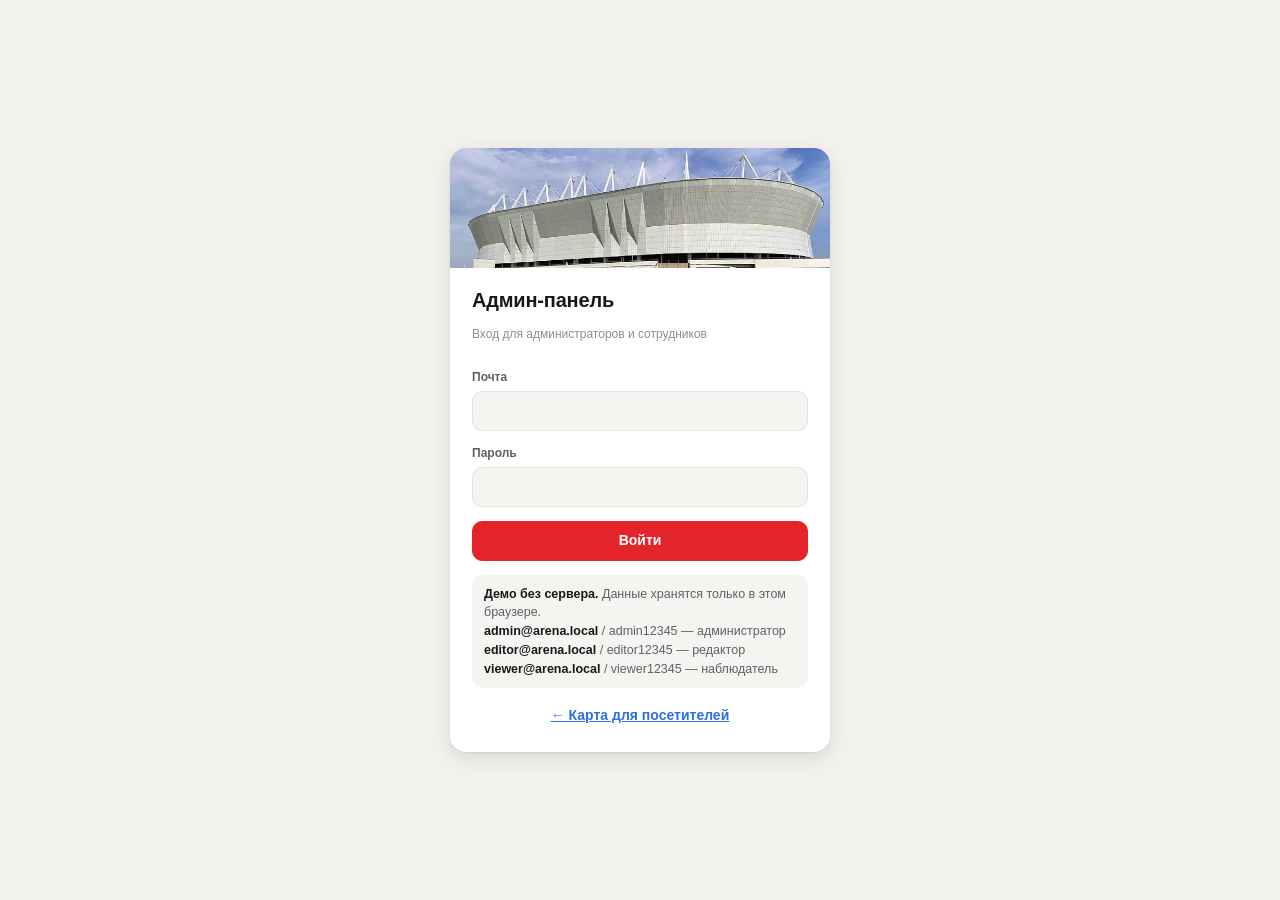
==== frontend/admin.html @ 0c0f8e4a "Админ-панель, конструктор объектов, защита базы, маршруты - отдельная админ-панель admin.html: объек" ====
<!doctype html>
<html lang="ru">
<head>
  <meta charset="utf-8">
  <meta name="viewport" content="width=device-width, initial-scale=1, viewport-fit=cover">
  <meta name="theme-color" content="#ffffff">
  <meta name="robots" content="noindex, nofollow">
  <title>Админ-панель · Карта пространства</title>
  <link rel="icon" href="assets/favicon.svg" type="image/svg+xml">
  <link rel="stylesheet" href="src/styles.css">
  <script type="importmap">
    { "imports": { "three": "./vendor/three/three.module.js", "three/addons/": "./vendor/three/addons/" } }
  </script>
</head>
<body>
  <div id="app" class="boot"><div class="boot-mark">РА</div></div>
  <script type="module" src="src/admin-main.js"></script>
</body>
</html>
---- frontend/src/styles.css ----
/* Карта «Ростов Арены». Мобильная вёрстка в первую очередь: системный шрифт, 14 px текста,
   крупные зоны нажатия при компактной типографике. Раскладка: карта во весь экран + шторка снизу;
   от 900 px шторка становится боковой панелью. */
:root {
  --bg: #f2f1ee; --surface: #ffffff; --surface-2: #f5f4f1; --ink: #17181a; --ink-2: #5d6066; --ink-3: #8a8d93;
  --line: #e4e2dd; --line-strong: #9a958c; --accent: #e3242b; --accent-ink: #ffffff; --pano: #2f6fe0; --ok: #1f9d55; --warn: #c97f00;
  --plaza: #e6e2da; --room: #fbfaf7; --wall-line: #3d3b38; --grid: #e2ded7; --podium: #ebe9e4; --bowl: #d3d0c9;
  --shadow: 0 1px 2px rgba(20, 20, 20, .08), 0 6px 20px rgba(20, 20, 20, .10);
  --font: -apple-system, BlinkMacSystemFont, "SF Pro Text", "Segoe UI", Roboto, "Helvetica Neue", Arial, sans-serif;
  --mono: ui-monospace, "SF Mono", Menlo, Consolas, monospace;
  --r: 12px; --safe-t: env(safe-area-inset-top, 0px); --safe-b: env(safe-area-inset-bottom, 0px);
  --safe-l: env(safe-area-inset-left, 0px); --safe-r: env(safe-area-inset-right, 0px);
  color-scheme: light;
}
@media (prefers-color-scheme: dark) {
  :root:not([data-theme="light"]) {
    --bg: #111214; --surface: #1b1c1f; --surface-2: #232428; --ink: #ecebe8; --ink-2: #a9a8a4; --ink-3: #7f7f7c;
    --line: #2d2e32; --line-strong: #6d6a65; --accent: #ff3b42; --pano: #5b92ff;
    --plaza: #26282c; --room: #2c2e33; --wall-line: #d2cfca; --grid: #222428; --podium: #303237; --bowl: #3a3c41;
    --shadow: 0 1px 2px rgba(0, 0, 0, .4), 0 6px 20px rgba(0, 0, 0, .4); color-scheme: dark;
  }
}
:root[data-theme="dark"] {
  --bg: #111214; --surface: #1b1c1f; --surface-2: #232428; --ink: #ecebe8; --ink-2: #a9a8a4; --ink-3: #7f7f7c;
  --line: #2d2e32; --line-strong: #6d6a65; --accent: #ff3b42; --pano: #5b92ff;
  --plaza: #26282c; --room: #2c2e33; --wall-line: #d2cfca; --grid: #222428; --podium: #303237; --bowl: #3a3c41;
  --shadow: 0 1px 2px rgba(0, 0, 0, .4), 0 6px 20px rgba(0, 0, 0, .4); color-scheme: dark;
}
* { box-sizing: border-box; -webkit-tap-highlight-color: transparent; }
html, body { height: 100%; margin: 0; }
body { background: var(--bg); color: var(--ink); font: 14px/1.4 var(--font); overflow: hidden; -webkit-font-smoothing: antialiased; }
button, input, select, textarea { font: inherit; color: inherit; }
button { cursor: pointer; }
:focus-visible { outline: 2px solid var(--pano); outline-offset: 2px; }
[hidden] { display: none !important; }
.ic { width: 20px; height: 20px; fill: none; stroke: currentColor; stroke-width: 1.8; stroke-linecap: round; stroke-linejoin: round; flex: none; }
#app { height: 100%; }
.boot { display: grid; place-items: center; }
.boot-mark { width: 56px; height: 56px; border-radius: 16px; background: var(--accent); color: #fff; display: grid; place-items: center; font-weight: 700; letter-spacing: -.02em; animation: pulse 1.2s ease-in-out infinite; }
@keyframes pulse { 50% { opacity: .55; } }
.fatal { display: grid; place-content: center; gap: 12px; padding: 24px; text-align: center; }

/* ---------- общие элементы ---------- */
.btn { min-height: 40px; padding: 0 14px; border-radius: 10px; border: 1px solid var(--line); background: var(--surface); display: inline-flex; align-items: center; justify-content: center; gap: 7px; font-weight: 600; font-size: 14px; white-space: nowrap; }
.btn:hover { border-color: var(--line-strong); }
.btn:disabled { opacity: .45; cursor: not-allowed; }
.btn.primary { background: var(--accent); border-color: var(--accent); color: var(--accent-ink); }
.btn.dark { background: var(--ink); border-color: var(--ink); color: var(--surface); }
.btn.blue { background: var(--pano); border-color: var(--pano); color: #fff; }
.btn.ghost { border-color: transparent; background: transparent; }
.btn.sm { min-height: 32px; padding: 0 10px; font-size: 13px; border-radius: 8px; }
.btn.full { width: 100%; }
.row { display: flex; gap: 8px; flex-wrap: wrap; align-items: center; }
.row.nowrap { flex-wrap: nowrap; }
.iconbtn { width: 40px; height: 40px; border-radius: 50%; border: 0; background: var(--surface); box-shadow: var(--shadow); display: grid; place-items: center; color: var(--ink); text-decoration: none; }
.iconbtn.flat { box-shadow: none; background: transparent; border-radius: 10px; }
.iconbtn.flat:hover { background: var(--surface-2); }
.iconbtn:disabled { opacity: .35; }
.txt-btn { border: 0; background: none; color: var(--pano); font-weight: 600; padding: 4px 0; }
.toast { position: fixed; left: 50%; bottom: calc(24px + var(--safe-b)); transform: translateX(-50%); background: var(--ink); color: var(--surface); padding: 10px 14px; border-radius: 10px; font-size: 13.5px; font-weight: 500; z-index: 100; max-width: min(92vw, 420px); text-align: center; box-shadow: var(--shadow); transition: opacity .2s; }
.toast.out { opacity: 0; }
.lbl { font-size: 12px; font-weight: 600; color: var(--ink-2); }
.cap { font-size: 12px; color: var(--ink-3); }
.inp { width: 100%; min-height: 40px; border: 1px solid var(--line); background: var(--surface-2); border-radius: 10px; padding: 8px 11px; outline: none; font-size: 14px; }
.inp:focus { border-color: var(--pano); background: var(--surface); }
textarea.inp { min-height: 76px; resize: vertical; line-height: 1.4; }
.field { display: flex; flex-direction: column; gap: 5px; }
.grid2 { display: grid; grid-template-columns: 1fr 1fr; gap: 10px; }
.grid3 { display: grid; grid-template-columns: repeat(3, 1fr); gap: 8px; }
.mono { font-family: var(--mono); font-variant-numeric: tabular-nums; }
h1, h2, h3 { margin: 0; letter-spacing: -.01em; }
.dot { width: 10px; height: 10px; border-radius: 50%; flex: none; }
.glyph { width: 28px; height: 28px; border-radius: 50%; display: grid; place-items: center; color: #fff; font-size: 12px; font-weight: 700; flex: none; }
.glyph.sm { width: 22px; height: 22px; font-size: 10px; }

/* ---------- шторка ---------- */
.sheet { position: absolute; left: 0; right: 0; bottom: 0; z-index: 20; background: var(--surface); border-radius: 16px 16px 0 0; box-shadow: 0 -2px 18px rgba(0, 0, 0, .12); display: flex; flex-direction: column; height: 46%; transition: height .28s cubic-bezier(.2, .8, .2, 1); padding-bottom: var(--safe-b); }
.sheet-grip { flex: none; height: 22px; display: grid; place-items: center; cursor: grab; touch-action: none; }
.sheet-grip i { width: 38px; height: 5px; border-radius: 3px; background: var(--line); display: block; }
.sheet-body { flex: 1; overflow-y: auto; overscroll-behavior: contain; padding: 0 16px 20px; display: flex; flex-direction: column; gap: 16px; -webkit-overflow-scrolling: touch; }
@media (min-width: 900px) {
  .sheet { top: 0; right: auto; width: 380px; height: auto !important; border-radius: 0; box-shadow: 1px 0 0 var(--line); padding-top: 72px; }
  .sheet-grip { display: none; }
  .sheet-body { padding-top: 4px; }
}
.list { display: flex; flex-direction: column; }
.item { display: flex; align-items: center; gap: 12px; padding: 10px 2px; border: 0; border-bottom: 1px solid var(--line); background: none; text-align: left; width: 100%; min-height: 52px; }
.item:last-child { border-bottom: 0; }
.item:hover { background: var(--surface-2); }
.item .t { flex: 1; min-width: 0; display: flex; flex-direction: column; gap: 1px; }
.item .t b { font-weight: 600; font-size: 14px; }
.item .t span { font-size: 12.5px; color: var(--ink-2); overflow: hidden; text-overflow: ellipsis; white-space: nowrap; }
.item .ic.chev { color: var(--ink-3); width: 16px; height: 16px; }
.item .side { font-size: 12px; color: var(--ink-3); font-family: var(--mono); }
.h-sec { font-size: 13px; font-weight: 700; color: var(--ink-2); text-transform: none; margin: 4px 0 -6px; }

/* ---------- экран посетителя ---------- */
.vis { position: relative; height: 100%; overflow: hidden; }
.stage { position: absolute; inset: 0; background: var(--bg); }
.stage .three, .stage .plan { position: absolute; inset: 0; width: 100%; height: 100%; }
.stage .three canvas { display: block; touch-action: none; }
.plan { touch-action: none; user-select: none; -webkit-user-select: none; }
@media (min-width: 900px) { .vis .stage { left: 380px; } }
.topbar { position: absolute; z-index: 25; top: calc(10px + var(--safe-t)); left: calc(10px + var(--safe-l)); right: calc(10px + var(--safe-r)); display: flex; gap: 8px; align-items: center; }
@media (min-width: 900px) { .vis .topbar { left: 14px; width: 352px; right: auto; } }
.search { flex: 1; min-width: 0; height: 44px; border-radius: 12px; background: var(--surface); box-shadow: var(--shadow); display: flex; align-items: center; gap: 8px; padding: 0 6px 0 12px; }
.search input { flex: 1; min-width: 0; border: 0; outline: 0; background: none; font-size: 15px; height: 100%; }
.search .ic { color: var(--ink-3); }
.results { position: absolute; z-index: 26; top: calc(60px + var(--safe-t)); left: calc(10px + var(--safe-l)); right: calc(10px + var(--safe-r)); background: var(--surface); border-radius: 12px; box-shadow: var(--shadow); padding: 4px 12px; max-height: 60vh; overflow: auto; }
@media (min-width: 900px) { .vis .results { left: 14px; width: 352px; right: auto; } }
.fabs { position: absolute; z-index: 15; right: calc(10px + var(--safe-r)); top: calc(66px + var(--safe-t)); display: flex; flex-direction: column; gap: 8px; }
.fab-txt { font-size: 12.5px; font-weight: 700; letter-spacing: .02em; }
.pop { position: absolute; z-index: 30; right: calc(58px + var(--safe-r)); top: calc(66px + var(--safe-t)); background: var(--surface); border-radius: 12px; box-shadow: var(--shadow); padding: 6px; display: flex; flex-direction: column; min-width: 220px; }
.pop label { display: flex; align-items: center; justify-content: space-between; gap: 12px; padding: 9px 8px; font-size: 14px; border-radius: 8px; }
.pop label:hover { background: var(--surface-2); }
.switch { appearance: none; width: 36px; height: 22px; border-radius: 11px; background: var(--line); position: relative; transition: background .2s; flex: none; cursor: pointer; }
.switch::after { content: ""; position: absolute; top: 2px; left: 2px; width: 18px; height: 18px; border-radius: 50%; background: #fff; box-shadow: 0 1px 2px rgba(0, 0, 0, .25); transition: transform .2s; }
.switch:checked { background: var(--ok); }
.switch:checked::after { transform: translateX(14px); }
.home-head { display: flex; flex-direction: column; gap: 2px; }
.home-head h1 { font-size: 19px; font-weight: 700; }
.home-head p { margin: 0; color: var(--ink-2); font-size: 13px; }
.quick { display: grid; grid-template-columns: repeat(4, 1fr); gap: 6px; }
.quick button { border: 0; background: var(--surface-2); border-radius: 12px; padding: 10px 4px 8px; display: flex; flex-direction: column; align-items: center; gap: 6px; font-size: 12px; font-weight: 500; color: var(--ink); min-height: 66px; }
.quick button:hover { background: var(--line); }
.photos { display: flex; gap: 8px; overflow-x: auto; margin: 0 -16px; padding: 0 16px; scroll-snap-type: x mandatory; scrollbar-width: none; }
.photos figure { margin: 0; flex: none; width: 232px; scroll-snap-align: start; }
.photos img { width: 100%; height: 132px; object-fit: cover; border-radius: 12px; display: block; background: var(--surface-2); }
.photos figcaption { font-size: 12px; color: var(--ink-2); margin-top: 5px; }
.stand-row .bar { width: 4px; align-self: stretch; border-radius: 2px; }
.place { display: flex; flex-direction: column; gap: 12px; }
.place-photo { width: calc(100% + 32px); margin: 0 -16px; height: 168px; object-fit: cover; display: block; }
@media (min-width: 900px) { .place-photo { border-radius: 12px; width: 100%; margin: 0; } }
.place-head { display: flex; gap: 10px; align-items: flex-start; }
.place-head .t { flex: 1; min-width: 0; }
.place-head h2 { font-size: 18px; font-weight: 700; line-height: 1.25; }
.place-head p { margin: 2px 0 0; color: var(--ink-2); font-size: 13px; }
.place .txt { margin: 0; font-size: 14px; }
.actions { display: grid; grid-auto-flow: column; grid-auto-columns: 1fr; gap: 8px; }
.actions .btn { flex-direction: column; gap: 3px; min-height: 58px; font-size: 12.5px; padding: 6px 4px; }
.facts { display: grid; grid-template-columns: auto 1fr; gap: 6px 14px; margin: 0; font-size: 13.5px; }
.facts dt { color: var(--ink-2); }
.facts dd { margin: 0; font-weight: 500; }
.route-box { display: flex; flex-direction: column; gap: 10px; }
.route-pts { display: grid; grid-template-columns: 18px 1fr; gap: 8px 10px; align-items: center; }
.route-pts .a, .route-pts .b { width: 12px; height: 12px; border-radius: 50%; border: 3px solid var(--pano); justify-self: center; }
.route-pts .b { border-color: var(--accent); }
.route-sum { display: flex; align-items: baseline; gap: 10px; }
.route-sum b { font-size: 22px; font-weight: 700; font-family: var(--mono); letter-spacing: -.02em; }
.steps { margin: 0; padding: 0; list-style: none; display: flex; flex-direction: column; }
.steps li { display: flex; gap: 10px; align-items: center; padding: 7px 0; font-size: 13.5px; border-bottom: 1px solid var(--line); }
.steps li:last-child { border: 0; }
.steps li i { width: 8px; height: 8px; border-radius: 50%; background: var(--pano); flex: none; }

/* ---------- режим панорамы / вида с места ---------- */
.look-ui { position: absolute; inset: 0; z-index: 40; pointer-events: none; }
.look-ui > * { pointer-events: auto; }
.look-top { position: absolute; top: calc(10px + var(--safe-t)); left: calc(10px + var(--safe-l)); right: calc(10px + var(--safe-r)); display: flex; gap: 8px; align-items: center; }
.look-title { background: rgba(18, 19, 22, .74); color: #fff; border-radius: 12px; padding: 7px 12px; backdrop-filter: blur(8px); -webkit-backdrop-filter: blur(8px); min-width: 0; }
.look-title b { display: block; font-size: 14px; font-weight: 600; white-space: nowrap; overflow: hidden; text-overflow: ellipsis; }
.look-title span { font-size: 11.5px; opacity: .78; }
.look-bottom { position: absolute; left: calc(10px + var(--safe-l)); right: calc(126px + var(--safe-r)); bottom: calc(12px + var(--safe-b)); display: flex; gap: 6px; overflow-x: auto; scrollbar-width: none; }
.chip { flex: none; height: 36px; padding: 0 12px; border-radius: 18px; border: 0; background: rgba(255, 255, 255, .95); color: #17181a; font-size: 13px; font-weight: 600; display: inline-flex; align-items: center; gap: 6px; box-shadow: 0 2px 8px rgba(0, 0, 0, .18); }
.chip.next { background: var(--accent); color: #fff; }
.mini { position: absolute; right: calc(10px + var(--safe-r)); bottom: calc(12px + var(--safe-b)); width: 108px; height: 108px; border-radius: 14px; overflow: hidden; background: rgba(18, 19, 22, .74); border: 1px solid rgba(255, 255, 255, .18); }
.mini svg { width: 100%; height: 100%; display: block; }
.look-hint { position: absolute; left: 50%; bottom: calc(60px + var(--safe-b)); transform: translateX(-50%); background: rgba(18, 19, 22, .7); color: #fff; font-size: 12px; padding: 6px 10px; border-radius: 8px; white-space: nowrap; transition: opacity .4s; }
.pano-embed { position: absolute; inset: 0; z-index: 35; background: #121316; }
.pano-embed iframe { width: 100%; height: 100%; border: 0; display: block; }
/* ---------- вход и панель сотрудников ---------- */
.login { height: 100%; display: grid; place-items: center; padding: 20px; overflow: auto; }
.login form { width: min(380px, 100%); display: flex; flex-direction: column; gap: 14px; background: var(--surface); padding: 22px; border-radius: 16px; box-shadow: var(--shadow); }
.login h1 { font-size: 20px; }
.login .hero { width: calc(100% + 44px); margin: -22px -22px 4px; height: 120px; object-fit: cover; border-radius: 16px 16px 0 0; display: block; }
.demo-note { font-size: 12.5px; color: var(--ink-2); background: var(--surface-2); border-radius: 10px; padding: 10px 12px; line-height: 1.5; }
.demo-note b { color: var(--ink); font-weight: 600; }
.err { color: var(--accent); font-size: 13px; margin: 0; }

.adm { height: 100%; display: grid; grid-template-rows: auto auto minmax(0, 1fr); }
.appbar { display: flex; align-items: center; gap: 2px; padding: calc(6px + var(--safe-t)) calc(6px + var(--safe-r)) 6px calc(6px + var(--safe-l)); background: var(--surface); border-bottom: 1px solid var(--line); min-height: 52px; }
.appbar .title { flex: 1; min-width: 0; padding: 0 4px; }
.appbar .title b { display: block; font-size: 15px; font-weight: 700; white-space: nowrap; overflow: hidden; text-overflow: ellipsis; }
.appbar .title span { font-size: 12px; color: var(--ink-2); display: flex; align-items: center; gap: 5px; white-space: nowrap; overflow: hidden; }
.appbar .title span i { width: 7px; height: 7px; border-radius: 50%; background: var(--ok); flex: none; }
.appbar .title span.dirty i { background: var(--warn); }
.appbar .btn.sm { margin-left: 4px; }
.modes { display: flex; gap: 4px; padding: 6px 10px; background: var(--surface); border-bottom: 1px solid var(--line); overflow-x: auto; scrollbar-width: none; align-items: center; }
.modes button { flex: none; border: 0; background: none; height: 32px; padding: 0 12px; border-radius: 8px; font-size: 13.5px; font-weight: 600; color: var(--ink-2); }
.modes button[aria-selected="true"] { background: var(--ink); color: var(--surface); }
.modes .role-tag { margin-left: auto; }
.role-tag { flex: none; font-size: 11.5px; font-weight: 600; padding: 3px 8px; border-radius: 6px; background: var(--surface-2); color: var(--ink-2); white-space: nowrap; }
.workspace { position: relative; min-height: 0; display: grid; grid-template-rows: minmax(0, 1fr) auto; grid-template-areas: "canvas" "tools"; }
.canvas { grid-area: canvas; position: relative; overflow: hidden; background: var(--bg); }
.canvas .plan, .canvas .three { position: absolute; inset: 0; width: 100%; height: 100%; }
.canvas .three canvas { display: block; touch-action: none; }
.toolbar { grid-area: tools; display: flex; gap: 2px; padding: 5px 6px calc(5px + var(--safe-b)); background: var(--surface); border-top: 1px solid var(--line); overflow-x: auto; scrollbar-width: none; z-index: 22; }
.tool { flex: none; width: 58px; height: 50px; border: 0; background: none; border-radius: 10px; display: flex; flex-direction: column; align-items: center; justify-content: center; gap: 3px; font-size: 10.5px; font-weight: 500; color: var(--ink-2); }
.tool:hover { background: var(--surface-2); }
.tool[aria-pressed="true"] { background: var(--ink); color: var(--surface); }
.tool.pano[aria-pressed="true"] { background: var(--pano); color: #fff; }
.tool-sep { width: 1px; background: var(--line); margin: 8px 3px; flex: none; }
.adm .sheet { position: absolute; bottom: calc(61px + var(--safe-b)); z-index: 21; }
.optbar { position: absolute; left: 8px; right: 8px; top: 8px; z-index: 12; display: flex; gap: 6px; align-items: center; background: var(--surface); border-radius: 12px; padding: 5px; box-shadow: var(--shadow); overflow-x: auto; scrollbar-width: none; }
.optbar .cap { padding: 0 6px; white-space: nowrap; color: var(--ink-2); font-size: 12.5px; }
.optbar .seg { display: flex; background: var(--surface-2); border-radius: 8px; padding: 2px; flex: none; }
.optbar .seg button { border: 0; background: none; height: 28px; padding: 0 9px; border-radius: 6px; font-size: 12.5px; font-weight: 600; color: var(--ink-2); white-space: nowrap; }
.optbar .seg button[aria-pressed="true"] { background: var(--surface); color: var(--ink); box-shadow: 0 1px 2px rgba(0, 0, 0, .12); }
.zoombox { position: absolute; right: 8px; top: 64px; z-index: 11; display: flex; flex-direction: column; gap: 6px; }
.zoombox .iconbtn { width: 36px; height: 36px; font-size: 18px; font-weight: 600; }
.coords { position: absolute; left: 8px; bottom: 8px; z-index: 11; font: 11.5px var(--mono); color: var(--ink-2); background: var(--surface); padding: 4px 8px; border-radius: 7px; box-shadow: var(--shadow); display: none; }
.readonly-banner { position: absolute; left: 50%; bottom: 12px; transform: translateX(-50%); z-index: 11; background: var(--ink); color: var(--surface); font-size: 12.5px; padding: 6px 10px; border-radius: 8px; white-space: nowrap; }
.look-exit { position: absolute; left: 8px; top: 8px; z-index: 13; }
@media (min-width: 900px) {
  .workspace { grid-template-columns: 74px minmax(0, 1fr) 340px; grid-template-rows: minmax(0, 1fr); grid-template-areas: "tools canvas sheet"; }
  .toolbar { flex-direction: column; border-top: 0; border-right: 1px solid var(--line); padding: 8px; overflow-y: auto; align-items: center; }
  .tool-sep { width: auto; height: 1px; margin: 4px 6px; align-self: stretch; }
  .adm .sheet { grid-area: sheet; position: relative; inset: auto; width: auto; height: auto !important; padding-top: 12px; box-shadow: -1px 0 0 var(--line); border-radius: 0; }
  .coords { display: block; }
}
.insp { display: flex; flex-direction: column; gap: 14px; }
.insp-head { display: flex; align-items: center; gap: 10px; }
.insp-head h2 { flex: 1; font-size: 17px; font-weight: 700; min-width: 0; overflow-wrap: anywhere; }
.chips { display: flex; flex-wrap: wrap; gap: 6px; }
.opt { border: 1px solid var(--line); background: var(--surface); border-radius: 18px; height: 32px; padding: 0 11px; font-size: 13px; font-weight: 500; display: inline-flex; align-items: center; gap: 6px; }
.opt[aria-pressed="true"] { border-color: var(--ink); background: var(--ink); color: var(--surface); }
.swatches { display: flex; flex-wrap: wrap; gap: 8px; align-items: center; }
.sw { width: 28px; height: 28px; border-radius: 50%; border: 2px solid var(--surface); box-shadow: 0 0 0 1px var(--line); padding: 0; }
.sw[aria-pressed="true"] { box-shadow: 0 0 0 2px var(--ink); }
input[type="color"] { width: 36px; height: 30px; border: 1px solid var(--line); border-radius: 8px; padding: 2px; background: var(--surface); }
.thumb { width: 100%; height: 140px; object-fit: cover; border-radius: 10px; display: block; }
.card { border: 1px solid var(--line); border-radius: 12px; padding: 12px; display: flex; flex-direction: column; gap: 8px; }
.kv { display: grid; grid-template-columns: auto 1fr; gap: 4px 12px; font-size: 13px; margin: 0; }
.kv dt { color: var(--ink-2); }
.kv dd { margin: 0; font-weight: 500; }
.status-pill { font-size: 12px; font-weight: 600; padding: 3px 8px; border-radius: 6px; display: inline-flex; gap: 5px; align-items: center; }
.status-pill.ok { background: rgba(31, 157, 85, .12); color: var(--ok); }
.status-pill.warn { background: rgba(201, 127, 0, .14); color: var(--warn); }
.menu-list .item { min-height: 48px; }
.user-row select { width: auto; min-height: 32px; padding: 4px 8px; font-size: 13px; }
.t-sec { font-family: var(--mono); font-weight: 700; fill: #fff; text-anchor: middle; dominant-baseline: central; pointer-events: none; }
.t-stand { font-weight: 700; text-anchor: middle; dominant-baseline: central; pointer-events: none; }
.t-shape { font-weight: 500; fill: var(--ink); text-anchor: middle; dominant-baseline: central; pointer-events: none; paint-order: stroke; stroke: var(--surface); stroke-width: .25em; stroke-opacity: .65; }
.t-shape.b { font-weight: 700; }
.t-pano { fill: var(--pano); font-weight: 600; text-anchor: middle; pointer-events: none; paint-order: stroke; stroke: var(--surface); stroke-width: .3em; }
.t-poi { fill: var(--ink); font-weight: 600; dominant-baseline: central; pointer-events: none; paint-order: stroke; stroke: var(--surface); stroke-width: .3em; }
.t-glyph { fill: #fff; font-weight: 700; text-anchor: middle; dominant-baseline: central; pointer-events: none; }
.plan [data-kind] { cursor: pointer; }
.plan.tool-draw { cursor: crosshair; }
/* ---------- вход в админ-панель с карты ---------- */
.admin-link { width: auto; border-radius: 12px; padding: 0 12px; gap: 6px; display: inline-flex; align-items: center; font-weight: 600; font-size: 13.5px; height: 44px; }
@media (max-width: 520px) { .admin-link span { display: none; } .admin-link { width: 44px; padding: 0; justify-content: center; } }
.staff-link { display: flex; align-items: center; gap: 12px; padding: 12px; border-radius: 12px; background: var(--surface-2); color: var(--ink); text-decoration: none; }
.staff-link:hover { background: var(--line); }
.staff-link > span { flex: 1; display: flex; flex-direction: column; }
.staff-link > span span { font-size: 12.5px; color: var(--ink-2); }
.staff-link .chev { color: var(--ink-3); width: 16px; height: 16px; }

/* ---------- админ-панель: кабинет ---------- */
.cab { height: 100%; display: grid; grid-template-columns: 248px minmax(0, 1fr); }
.cab-side { background: var(--surface); border-right: 1px solid var(--line); display: flex; flex-direction: column; gap: 6px; padding: calc(14px + var(--safe-t)) 12px 12px; min-height: 0; }
.cab-brand { display: flex; align-items: center; gap: 10px; padding: 4px 6px 14px; color: var(--ink); text-decoration: none; }
.cab-brand .mark { width: 36px; height: 36px; border-radius: 10px; background: var(--accent); color: #fff; display: grid; place-items: center; font-weight: 700; font-size: 13px; flex: none; }
.cab-brand > span:last-child { display: flex; flex-direction: column; }
.cab-brand b { font-size: 15px; }
.cab-brand span span { font-size: 12px; color: var(--ink-3); }
.cab-nav { display: flex; flex-direction: column; gap: 2px; flex: 1; }
.cab-nav a { display: flex; align-items: center; gap: 10px; height: 40px; padding: 0 10px; border-radius: 10px; color: var(--ink-2); text-decoration: none; font-weight: 600; }
.cab-nav a:hover { background: var(--surface-2); color: var(--ink); }
.cab-nav a[aria-current="page"] { background: var(--ink); color: var(--surface); }
.cab-me { display: flex; align-items: center; gap: 10px; padding: 10px 6px 4px; border-top: 1px solid var(--line); }
.cab-me .t { flex: 1; min-width: 0; display: flex; flex-direction: column; }
.cab-me .t b { font-size: 13.5px; white-space: nowrap; overflow: hidden; text-overflow: ellipsis; }
.cab-me .t span { font-size: 12px; color: var(--ink-3); }
.avatar { width: 32px; height: 32px; border-radius: 50%; background: var(--ink-2); color: var(--surface); display: grid; place-items: center; font-weight: 700; font-size: 13px; flex: none; }
.avatar.lg { width: 52px; height: 52px; font-size: 20px; background: var(--accent); color: #fff; }
.cab-main { overflow-y: auto; min-height: 0; padding: calc(22px + var(--safe-t)) 28px 40px; }
.cab-head { display: flex; justify-content: space-between; align-items: flex-end; gap: 16px; flex-wrap: wrap; margin-bottom: 18px; max-width: 1180px; }
.cab-head h1 { font-size: 24px; font-weight: 700; }
.cab-head p { margin: 4px 0 0; color: var(--ink-2); max-width: 640px; }
.cab-body { display: flex; flex-direction: column; gap: 16px; max-width: 1180px; }
.cab-body .card { background: var(--surface); padding: 16px; gap: 12px; }
.cab-cols { display: grid; grid-template-columns: repeat(auto-fit, minmax(320px, 1fr)); gap: 16px; align-items: start; }
.cab-cols .wide { grid-column: 1 / -1; }
.stack { display: flex; flex-direction: column; gap: 10px; align-items: flex-start; }
.stack .field, .stack .inp { width: 100%; }
.stack.danger { border-top: 1px solid var(--line); padding-top: 10px; }
.sep { height: 1px; background: var(--line); margin: 4px 0; }
.obj-grid { display: grid; grid-template-columns: repeat(auto-fill, minmax(300px, 1fr)); gap: 14px; }
.obj { background: var(--surface); border: 1px solid var(--line); border-radius: 14px; padding: 14px; display: flex; flex-direction: column; gap: 10px; }
.obj-top { display: flex; gap: 10px; align-items: flex-start; }
.obj-top .t { flex: 1; min-width: 0; }
.obj-top h2 { font-size: 16px; font-weight: 700; overflow-wrap: anywhere; }
.obj-top .mono { font-size: 12px; color: var(--ink-3); }
.obj-ic { width: 38px; height: 38px; border-radius: 10px; background: var(--surface-2); display: grid; place-items: center; font-weight: 700; color: var(--ink-2); flex: none; }
.obj-desc { margin: 0; color: var(--ink-2); font-size: 13.5px; }
.obj .btn { text-decoration: none; }
.picks { display: grid; grid-template-columns: repeat(auto-fit, minmax(190px, 1fr)); gap: 8px; }
.pick { display: flex; gap: 10px; align-items: flex-start; border: 1px solid var(--line); border-radius: 12px; padding: 10px 12px; cursor: pointer; }
.pick:has(input:checked) { border-color: var(--ink); box-shadow: inset 0 0 0 1px var(--ink); }
.pick input { margin-top: 3px; accent-color: var(--accent); }
.pick > span { display: flex; flex-direction: column; gap: 2px; }
.pick > span span { font-size: 12.5px; color: var(--ink-2); }
.seg { display: inline-flex; background: var(--surface-2); border-radius: 9px; padding: 3px; flex-wrap: wrap; }
.seg button { border: 0; background: none; height: 30px; padding: 0 11px; border-radius: 7px; font-size: 13px; font-weight: 600; color: var(--ink-2); }
.seg button[aria-pressed="true"] { background: var(--surface); color: var(--ink); box-shadow: 0 1px 2px rgba(0, 0, 0, .12); }
.table-wrap { overflow-x: auto; margin: 0 -4px; }
.tbl { width: 100%; border-collapse: collapse; font-size: 13.5px; }
.tbl th { text-align: left; font-size: 12px; font-weight: 600; color: var(--ink-3); padding: 8px 6px; border-bottom: 1px solid var(--line); white-space: nowrap; }
.tbl td { padding: 9px 6px; border-bottom: 1px solid var(--line); vertical-align: middle; }
.tbl tr:last-child td { border-bottom: 0; }
.tbl tr.bad td:first-child { box-shadow: inset 3px 0 0 var(--accent); }
.tbl .muted { color: var(--ink-2); }
.tbl .nowrap, .nowrap { white-space: nowrap; }
.tbl .t2 { display: flex; flex-direction: column; min-width: 0; }
.tbl .t2 span { font-size: 12.5px; color: var(--ink-2); }
.inp.sm { min-height: 32px; padding: 4px 8px; font-size: 13px; width: auto; }
.status-pill.bad { background: rgba(227, 36, 43, .12); color: var(--accent); }
.checks, .bullets { list-style: none; margin: 0; padding: 0; display: flex; flex-direction: column; gap: 10px; }
.checks li { display: flex; gap: 10px; align-items: flex-start; }
.checks li > div { display: flex; flex-direction: column; gap: 2px; }
.checks li > div span { font-size: 13px; color: var(--ink-2); }
.checks .ck { width: 24px; height: 24px; border-radius: 50%; display: grid; place-items: center; flex: none; font-weight: 800; }
.checks .ck .ic { width: 15px; height: 15px; stroke-width: 2.6; }
.checks .ok .ck { background: rgba(31, 157, 85, .14); color: var(--ok); }
.checks .warn .ck { background: rgba(201, 127, 0, .16); color: var(--warn); }
.bullets li { padding-left: 16px; position: relative; font-size: 13.5px; color: var(--ink-2); }
.bullets li::before { content: ""; position: absolute; left: 2px; top: 8px; width: 6px; height: 6px; border-radius: 50%; background: var(--ok); }
.cab .btn { text-decoration: none; }
.my-link { border-color: var(--pano) !important; }
.my-link .inp { font-size: 13px; min-width: 0; }
/* личная ссылка автора: выбор карты */
.author { height: 100%; overflow-y: auto; padding: calc(28px + var(--safe-t)) 16px 40px; display: flex; flex-direction: column; align-items: center; gap: 18px; }
.author > header { display: flex; align-items: center; gap: 14px; width: min(560px, 100%); }
.author h1 { font-size: 22px; }
.author header p { margin: 2px 0 0; color: var(--ink-2); }
.author-list { width: min(560px, 100%); display: flex; flex-direction: column; gap: 10px; }
.author-card { display: flex; align-items: center; gap: 12px; padding: 14px; background: var(--surface); border: 1px solid var(--line); border-radius: 14px; color: var(--ink); text-decoration: none; }
.author-card:hover { border-color: var(--line-strong); }
.author-card .t { flex: 1; min-width: 0; display: flex; flex-direction: column; gap: 2px; }
.author-card .t span { font-size: 13px; color: var(--ink-2); }
.author-card .chev { color: var(--ink-3); }
@media (max-width: 760px) {
  .cab { grid-template-columns: 1fr; grid-template-rows: auto minmax(0, 1fr); }
  .cab-side { flex-direction: row; align-items: center; padding: calc(8px + var(--safe-t)) 10px 8px; border-right: 0; border-bottom: 1px solid var(--line); overflow-x: auto; scrollbar-width: none; gap: 4px; }
  .cab-brand { padding: 0 6px 0 0; }
  .cab-brand > span:last-child { display: none; }
  .cab-nav { flex-direction: row; flex: none; }
  .cab-nav a { height: 36px; padding: 0 10px; white-space: nowrap; font-size: 13px; }
  .cab-nav a .ic { display: none; }
  .cab-me { border-top: 0; padding: 0; margin-left: auto; }
  .cab-me .t { display: none; }
  .cab-main { padding: 16px 16px 32px; }
  .cab-head h1 { font-size: 20px; }
  .cab-cols { grid-template-columns: 1fr; }
}
@media (prefers-reduced-motion: reduce) { * { transition: none !important; animation: none !important; } }
@media (max-width: 600px) { .hide-s { display: none; } }
.appbar .iconbtn.flat { width: 36px; height: 36px; }
@media (max-width: 600px) {
  .appbar .btn.sm { width: 36px; padding: 0; margin-left: 0; }
  .appbar .title b { font-size: 14px; }
}
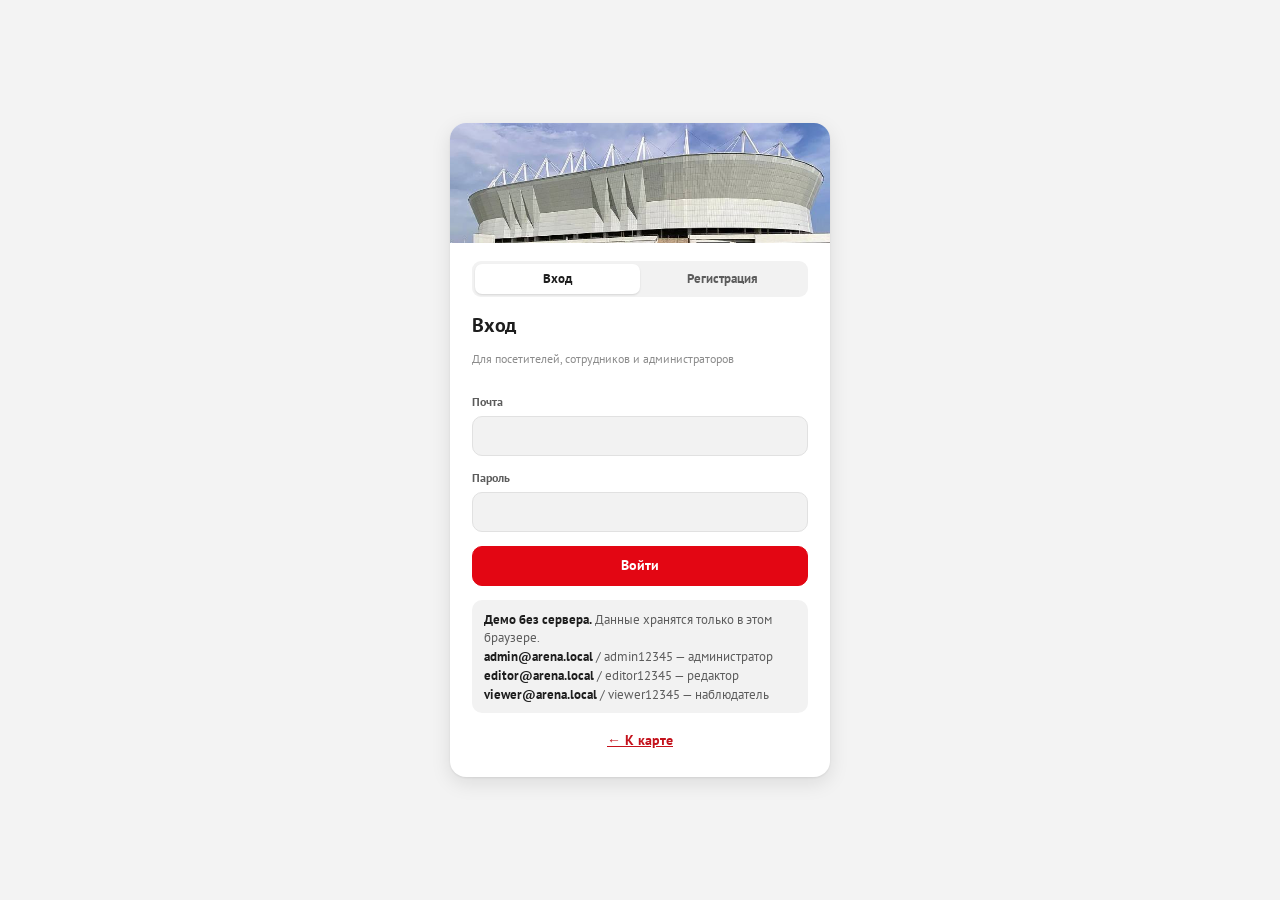
==== commit 5817556c: "Манеж ДГТУ — главный объект, видео переходов, помощник «Спросите маскота» - index.html и демо открыв" ====
--- a/frontend/admin.html
+++ b/frontend/admin.html
@@ -13,7 +13,7 @@
   </script>
 </head>
 <body>
-  <div id="app" class="boot"><div class="boot-mark">РА</div></div>
+  <div id="app" class="boot"><div class="boot-mark">МД</div></div>
   <script type="module" src="src/admin-main.js"></script>
 </body>
 </html>
--- a/frontend/src/styles.css
+++ b/frontend/src/styles.css
@@ -1,29 +1,36 @@
 /* Карта «Ростов Арены». Мобильная вёрстка в первую очередь: системный шрифт, 14 px текста,
    крупные зоны нажатия при компактной типографике. Раскладка: карта во весь экран + шторка снизу;
    от 900 px шторка становится боковой панелью. */
+/* Фирменный шрифт ТТК — PT Sans (ParaType, свободная лицензия: assets/fonts/PT-Free-Font-License-*.txt) */
+@font-face { font-family: "PT Sans"; src: url("../assets/fonts/PTS55F.ttf") format("truetype"); font-weight: 400; font-style: normal; font-display: swap; }
+@font-face { font-family: "PT Sans"; src: url("../assets/fonts/PTS56F.ttf") format("truetype"); font-weight: 400; font-style: italic; font-display: swap; }
+@font-face { font-family: "PT Sans"; src: url("../assets/fonts/PTS75F.ttf") format("truetype"); font-weight: 700; font-style: normal; font-display: swap; }
+@font-face { font-family: "PT Sans"; src: url("../assets/fonts/PTS76F.ttf") format("truetype"); font-weight: 700; font-style: italic; font-display: swap; }
+
+/* Цвета ТТК: красный, белый, серый. Тема выбирается кнопкой и хранится в браузере (data-theme на <html>). */
 :root {
-  --bg: #f2f1ee; --surface: #ffffff; --surface-2: #f5f4f1; --ink: #17181a; --ink-2: #5d6066; --ink-3: #8a8d93;
-  --line: #e4e2dd; --line-strong: #9a958c; --accent: #e3242b; --accent-ink: #ffffff; --pano: #2f6fe0; --ok: #1f9d55; --warn: #c97f00;
-  --plaza: #e6e2da; --room: #fbfaf7; --wall-line: #3d3b38; --grid: #e2ded7; --podium: #ebe9e4; --bowl: #d3d0c9;
+  --bg: #f3f3f3; --surface: #ffffff; --surface-2: #f2f2f2; --ink: #1e1e1e; --ink-2: #5c5c5c; --ink-3: #8c8c8c;
+  --line: #e1e1e1; --line-strong: #9b9b9b; --accent: #e30613; --accent-ink: #ffffff; --pano: #c4121c; --ok: #2e9b4f; --warn: #c97f00;
+  --plaza: #e7e7e7; --room: #fbfbfb; --wall-line: #3a3a3a; --grid: #e0e0e0; --podium: #ebebeb; --bowl: #d2d2d2;
   --shadow: 0 1px 2px rgba(20, 20, 20, .08), 0 6px 20px rgba(20, 20, 20, .10);
-  --font: -apple-system, BlinkMacSystemFont, "SF Pro Text", "Segoe UI", Roboto, "Helvetica Neue", Arial, sans-serif;
-  --mono: ui-monospace, "SF Mono", Menlo, Consolas, monospace;
+  --font: "PT Sans", "Segoe UI", Roboto, Arial, sans-serif;
+  --mono: "PT Sans", ui-monospace, Consolas, monospace;
   --r: 12px; --safe-t: env(safe-area-inset-top, 0px); --safe-b: env(safe-area-inset-bottom, 0px);
   --safe-l: env(safe-area-inset-left, 0px); --safe-r: env(safe-area-inset-right, 0px);
   color-scheme: light;
 }
 @media (prefers-color-scheme: dark) {
   :root:not([data-theme="light"]) {
-    --bg: #111214; --surface: #1b1c1f; --surface-2: #232428; --ink: #ecebe8; --ink-2: #a9a8a4; --ink-3: #7f7f7c;
-    --line: #2d2e32; --line-strong: #6d6a65; --accent: #ff3b42; --pano: #5b92ff;
-    --plaza: #26282c; --room: #2c2e33; --wall-line: #d2cfca; --grid: #222428; --podium: #303237; --bowl: #3a3c41;
+    --bg: #121212; --surface: #1d1d1d; --surface-2: #262626; --ink: #f1f1f1; --ink-2: #ababab; --ink-3: #7d7d7d;
+    --line: #2e2e2e; --line-strong: #6b6b6b; --accent: #ff1f2d; --pano: #ff4d55;
+    --plaza: #262626; --room: #2c2c2c; --wall-line: #d4d4d4; --grid: #222222; --podium: #303030; --bowl: #3b3b3b;
     --shadow: 0 1px 2px rgba(0, 0, 0, .4), 0 6px 20px rgba(0, 0, 0, .4); color-scheme: dark;
   }
 }
 :root[data-theme="dark"] {
-  --bg: #111214; --surface: #1b1c1f; --surface-2: #232428; --ink: #ecebe8; --ink-2: #a9a8a4; --ink-3: #7f7f7c;
-  --line: #2d2e32; --line-strong: #6d6a65; --accent: #ff3b42; --pano: #5b92ff;
-  --plaza: #26282c; --room: #2c2e33; --wall-line: #d2cfca; --grid: #222428; --podium: #303237; --bowl: #3a3c41;
+  --bg: #121212; --surface: #1d1d1d; --surface-2: #262626; --ink: #f1f1f1; --ink-2: #ababab; --ink-3: #7d7d7d;
+  --line: #2e2e2e; --line-strong: #6b6b6b; --accent: #ff1f2d; --pano: #ff4d55;
+  --plaza: #262626; --room: #2c2c2c; --wall-line: #d4d4d4; --grid: #222222; --podium: #303030; --bowl: #3b3b3b;
   --shadow: 0 1px 2px rgba(0, 0, 0, .4), 0 6px 20px rgba(0, 0, 0, .4); color-scheme: dark;
 }
 * { box-sizing: border-box; -webkit-tap-highlight-color: transparent; }
@@ -72,6 +79,20 @@
 .dot { width: 10px; height: 10px; border-radius: 50%; flex: none; }
 .glyph { width: 28px; height: 28px; border-radius: 50%; display: grid; place-items: center; color: #fff; font-size: 12px; font-weight: 700; flex: none; }
 .glyph.sm { width: 22px; height: 22px; font-size: 10px; }
+.glyph.ico { background: #fff; box-shadow: inset 0 0 0 1.5px var(--accent); padding: 4px; }
+.glyph.ico img { width: 100%; height: 100%; object-fit: contain; display: block; }
+.glyph.sm.ico { padding: 3px; }
+/* подсказка с названием точки при наведении на карте */
+.map-tip { position: fixed; z-index: 120; pointer-events: none; background: var(--ink); color: var(--surface); font-size: 13px; font-weight: 700; padding: 5px 9px; border-radius: 8px; box-shadow: var(--shadow); white-space: nowrap; max-width: 70vw; overflow: hidden; text-overflow: ellipsis; }
+/* кнопка темы: в светлой показываем луну, в тёмной — солнце */
+.theme-btn .th-sun { display: none; }
+:root[data-theme="dark"] .theme-btn .th-sun { display: block; }
+:root[data-theme="dark"] .theme-btn .th-moon { display: none; }
+.tool-img { width: 22px; height: 22px; object-fit: contain; }
+.glyph.xs { width: 18px; height: 18px; font-size: 9px; padding: 2px; }
+.guide-field .lbl { display: inline-flex; align-items: center; gap: 5px; }
+.guide-field .lbl .ic { width: 15px; height: 15px; color: var(--accent); }
+.guide-field .row { justify-content: space-between; }
 
 /* ---------- шторка ---------- */
 .sheet { position: absolute; left: 0; right: 0; bottom: 0; z-index: 20; background: var(--surface); border-radius: 16px 16px 0 0; box-shadow: 0 -2px 18px rgba(0, 0, 0, .12); display: flex; flex-direction: column; height: 46%; transition: height .28s cubic-bezier(.2, .8, .2, 1); padding-bottom: var(--safe-b); }
@@ -113,6 +134,8 @@
 .pop { position: absolute; z-index: 30; right: calc(58px + var(--safe-r)); top: calc(66px + var(--safe-t)); background: var(--surface); border-radius: 12px; box-shadow: var(--shadow); padding: 6px; display: flex; flex-direction: column; min-width: 220px; }
 .pop label { display: flex; align-items: center; justify-content: space-between; gap: 12px; padding: 9px 8px; font-size: 14px; border-radius: 8px; }
 .pop label:hover { background: var(--surface-2); }
+.pop-h { font-size: 12px; font-weight: 600; color: var(--ink-3); padding: 6px 8px 2px; }
+.pop { max-height: calc(100% - 80px); overflow-y: auto; }
 .switch { appearance: none; width: 36px; height: 22px; border-radius: 11px; background: var(--line); position: relative; transition: background .2s; flex: none; cursor: pointer; }
 .switch::after { content: ""; position: absolute; top: 2px; left: 2px; width: 18px; height: 18px; border-radius: 50%; background: #fff; box-shadow: 0 1px 2px rgba(0, 0, 0, .25); transition: transform .2s; }
 .switch:checked { background: var(--ok); }
@@ -167,6 +190,48 @@
 .look-hint { position: absolute; left: 50%; bottom: calc(60px + var(--safe-b)); transform: translateX(-50%); background: rgba(18, 19, 22, .7); color: #fff; font-size: 12px; padding: 6px 10px; border-radius: 8px; white-space: nowrap; transition: opacity .4s; }
 .pano-embed { position: absolute; inset: 0; z-index: 35; background: #121316; }
 .pano-embed iframe { width: 100%; height: 100%; border: 0; display: block; }
+/* ---------- маскот ТТК ---------- */
+/* --m — размер, который задаёт админ. Картинки «выглядывает» 1254×1254, видимая часть маскота — x 684…1198, y 176…1068:
+   показываем только её и прижимаем к правому краю окна, будто он прячется за ним. */
+.mascot { position: fixed; right: 0; bottom: 0; z-index: 95; pointer-events: none; --m: 1; }
+.mascot > * { pointer-events: auto; }
+.mascot-peek { position: absolute; right: 0; bottom: calc(10px + var(--safe-b)); width: calc(96px * var(--m)); aspect-ratio: 514 / 892; border: 0; padding: 0; cursor: pointer;
+  background: url("../assets/mascot/peek-1.png") 92.4% 48.6% / 244% auto no-repeat; image-rendering: pixelated; transition: transform .35s cubic-bezier(.2, .8, .2, 1), opacity .25s; transform-origin: right bottom; }
+.mascot-peek:hover, .mascot-peek:focus-visible { background-image: url("../assets/mascot/peek-2.png"); transform: translateX(-4px) scale(1.04); }
+.mascot.out .mascot-peek { transform: translateX(110%); opacity: 0; pointer-events: none; }
+.mascot-body { position: absolute; right: calc(6px + var(--safe-r)); bottom: calc(4px + var(--safe-b)); height: calc(250px * var(--m)); width: auto; image-rendering: pixelated;
+  transform: translateX(120%); transition: transform .45s cubic-bezier(.2, .8, .2, 1); filter: drop-shadow(0 6px 10px rgba(0, 0, 0, .25)); pointer-events: none; }
+.mascot-body.pose { height: calc(270px * var(--m)); }
+.mascot.out .mascot-body { transform: translateX(0); }
+/* облако реплики: размер фиксирован, длинный текст прокручивается ползунком справа */
+.mascot-cloud { position: absolute; right: calc(150px * var(--m) + 8px); bottom: calc(150px * var(--m)); width: min(340px, calc(100vw - 150px * var(--m) - 28px)); height: 148px;
+  background: var(--surface); color: var(--ink); border: 2px solid var(--accent); border-radius: 14px; box-shadow: var(--shadow); padding: 12px 34px 12px 14px;
+  display: flex; flex-direction: column; opacity: 0; transform: translateY(10px) scale(.96); transform-origin: right bottom; visibility: hidden;
+  transition: opacity .3s ease, transform .3s ease, visibility 0s linear .3s; }
+.mascot-cloud.on { opacity: 1; transform: none; visibility: visible; transition: opacity .3s ease, transform .3s ease; }
+.mascot-cloud::after { content: ""; position: absolute; right: -10px; bottom: 22px; border: 9px solid transparent; border-left-color: var(--accent); border-right: 0; }
+.mascot-text { flex: 1; overflow-y: auto; font-size: 15px; line-height: 1.45; padding-right: 6px; scrollbar-width: thin; scrollbar-color: var(--accent) var(--surface-2); }
+.mascot-text::-webkit-scrollbar { width: 6px; }
+.mascot-text::-webkit-scrollbar-track { background: var(--surface-2); border-radius: 3px; }
+.mascot-text::-webkit-scrollbar-thumb { background: var(--accent); border-radius: 3px; }
+.mascot-text p { margin: 0 0 6px; }
+.mascot-x { position: absolute; top: 6px; right: 6px; width: 24px; height: 24px; border: 0; border-radius: 6px; background: var(--surface-2); color: var(--ink-2); font-size: 18px; line-height: 1; display: grid; place-items: center; }
+.mascot-x:hover { background: var(--accent); color: #fff; }
+@media (max-width: 600px) {
+  .mascot-peek { width: calc(72px * var(--m)); }
+  .mascot-body { height: calc(190px * var(--m)); } .mascot-body.pose { height: calc(205px * var(--m)); }
+  .mascot-cloud { right: calc(110px * var(--m) + 6px); bottom: calc(110px * var(--m)); height: 132px; font-size: 14px; }
+}
+/* в режиме панорамы мини-карта уходит наверх, чтобы не спорить с маскотом в правом нижнем углу */
+.look-ui .mini { bottom: auto; top: calc(64px + var(--safe-t)); }
+/* цилиндрическая панорама своей точки */
+.cyl { position: fixed; inset: 0; z-index: 90; background: #0d0e10; }
+.cyl canvas { display: block; width: 100%; height: 100%; touch-action: none; cursor: grab; }
+.cyl canvas:active { cursor: grabbing; }
+.cyl-top { position: absolute; top: calc(10px + var(--safe-t)); left: calc(10px + var(--safe-l)); right: calc(10px + var(--safe-r)); display: flex; gap: 8px; align-items: center; }
+.cyl-msg { position: absolute; left: 50%; top: 50%; transform: translate(-50%, -50%); color: #fff; font-size: 14px; opacity: .8; }
+.cyl-zoom { position: absolute; right: calc(10px + var(--safe-r)); bottom: calc(14px + var(--safe-b)); display: flex; flex-direction: column; gap: 8px; }
+.cyl-zoom .iconbtn { font-size: 20px; font-weight: 600; }
 /* ---------- вход и панель сотрудников ---------- */
 .login { height: 100%; display: grid; place-items: center; padding: 20px; overflow: auto; }
 .login form { width: min(380px, 100%); display: flex; flex-direction: column; gap: 14px; background: var(--surface); padding: 22px; border-radius: 16px; box-shadow: var(--shadow); }
@@ -176,7 +241,7 @@
 .demo-note b { color: var(--ink); font-weight: 600; }
 .err { color: var(--accent); font-size: 13px; margin: 0; }
 
-.adm { height: 100%; display: grid; grid-template-rows: auto auto minmax(0, 1fr); }
+.adm { height: 100%; display: grid; grid-template-rows: auto auto minmax(0, 1fr); grid-template-columns: minmax(0, 1fr); max-width: 100vw; overflow: hidden; }
 .appbar { display: flex; align-items: center; gap: 2px; padding: calc(6px + var(--safe-t)) calc(6px + var(--safe-r)) 6px calc(6px + var(--safe-l)); background: var(--surface); border-bottom: 1px solid var(--line); min-height: 52px; }
 .appbar .title { flex: 1; min-width: 0; padding: 0 4px; }
 .appbar .title b { display: block; font-size: 15px; font-weight: 700; white-space: nowrap; overflow: hidden; text-overflow: ellipsis; }
@@ -209,7 +274,28 @@
 .zoombox .iconbtn { width: 36px; height: 36px; font-size: 18px; font-weight: 600; }
 .coords { position: absolute; left: 8px; bottom: 8px; z-index: 11; font: 11.5px var(--mono); color: var(--ink-2); background: var(--surface); padding: 4px 8px; border-radius: 7px; box-shadow: var(--shadow); display: none; }
 .readonly-banner { position: absolute; left: 50%; bottom: 12px; transform: translateX(-50%); z-index: 11; background: var(--ink); color: var(--surface); font-size: 12.5px; padding: 6px 10px; border-radius: 8px; white-space: nowrap; }
-.look-exit { position: absolute; left: 8px; top: 8px; z-index: 13; }
+.look-exit { position: absolute; left: 8px; top: 8px; z-index: 40; }
+.lock-banner { display: flex; gap: 8px; align-items: center; white-space: normal; max-width: min(92%, 640px); background: var(--warn); color: #fff; line-height: 1.35; }
+.lock-banner .ic { width: 16px; height: 16px; }
+.appbar .iconbtn.on { color: var(--pano); background: var(--surface-2); }
+.layers-pop { top: 64px; right: 52px; }
+.clip-row { padding-top: 4px; border-top: 1px solid var(--line); }
+/* этажи в конструкторе */
+.floor-bar { display: flex; align-items: center; gap: 3px; margin-left: 12px; padding-left: 12px; border-left: 1px solid var(--line); flex: none; }
+.floor-bar .cap { margin-right: 4px; }
+.floor-bar button { border: 1px solid var(--line); background: var(--surface); min-width: 30px; height: 30px; padding: 0 8px; border-radius: 8px; font: 600 13px var(--mono); color: var(--ink-2); }
+.floor-bar button[aria-pressed="true"] { background: var(--pano); border-color: var(--pano); color: #fff; }
+.floor-bar .fl-more { font-family: var(--font); font-weight: 500; }
+.floor-row { display: grid; grid-template-columns: auto 1fr 96px auto auto; gap: 8px; align-items: end; padding: 8px 0; border-bottom: 1px solid var(--line); }
+.floor-row .cap { align-self: center; white-space: nowrap; }
+.fl-elev .lbl { font-size: 11px; }
+.vl-row select { max-width: 200px; }
+/* этажи у посетителя */
+.floor-pick { position: absolute; z-index: 15; left: calc(10px + var(--safe-l)); top: calc(66px + var(--safe-t)); display: flex; flex-direction: column; gap: 4px; background: var(--surface); border-radius: 12px; box-shadow: var(--shadow); padding: 4px; }
+@media (min-width: 900px) { .floor-pick { left: auto; right: calc(60px + var(--safe-r)); } }
+.floor-pick button { width: 40px; height: 36px; border: 0; border-radius: 8px; background: none; font: 700 14px var(--mono); color: var(--ink-2); }
+.floor-pick button[aria-pressed="true"] { background: var(--pano); color: #fff; }
+.clip-card { gap: 6px; padding: 10px 12px; }
 @media (min-width: 900px) {
   .workspace { grid-template-columns: 74px minmax(0, 1fr) 340px; grid-template-rows: minmax(0, 1fr); grid-template-areas: "tools canvas sheet"; }
   .toolbar { flex-direction: column; border-top: 0; border-right: 1px solid var(--line); padding: 8px; overflow-y: auto; align-items: center; }
@@ -228,6 +314,7 @@
 .sw[aria-pressed="true"] { box-shadow: 0 0 0 2px var(--ink); }
 input[type="color"] { width: 36px; height: 30px; border: 1px solid var(--line); border-radius: 8px; padding: 2px; background: var(--surface); }
 .thumb { width: 100%; height: 140px; object-fit: cover; border-radius: 10px; display: block; }
+.thumb.wide { height: auto; aspect-ratio: 2 / 1; }
 .card { border: 1px solid var(--line); border-radius: 12px; padding: 12px; display: flex; flex-direction: column; gap: 8px; }
 .kv { display: grid; grid-template-columns: auto 1fr; gap: 4px 12px; font-size: 13px; margin: 0; }
 .kv dt { color: var(--ink-2); }
@@ -360,3 +447,142 @@
   .appbar .btn.sm { width: 36px; padding: 0; margin-left: 0; }
   .appbar .title b { font-size: 14px; }
 }
+
+/* ---- вход / регистрация / приглашения ---- */
+.auth-tabs { display: flex; }
+.auth-tabs a { flex: 1; text-align: center; height: 30px; line-height: 30px; border-radius: 7px; font-size: 13px; font-weight: 600; color: var(--ink-2); text-decoration: none; }
+.auth-tabs a[aria-pressed="true"] { background: var(--surface); color: var(--ink); box-shadow: 0 1px 2px rgba(0, 0, 0, .12); }
+.hp { position: absolute !important; left: -10000px; width: 1px; height: 1px; opacity: 0; }
+.login-card { width: min(380px, 100%); display: flex; flex-direction: column; gap: 14px; padding: 22px; }
+.ok-note { color: #1a7f37; font-size: 13px; margin: 0; font-weight: 600; }
+/* опасные действия — красная обводка, чтобы не путать с обычными */
+.btn.danger { color: var(--accent); border-color: color-mix(in srgb, var(--accent) 45%, transparent); }
+.btn.danger:hover { background: color-mix(in srgb, var(--accent) 10%, transparent); }
+.btn.ghost.danger { border-color: transparent; }
+
+/* ---- конструктор: подтверждение, значки, проверка карты ---- */
+.confirm-back { position: fixed; inset: 0; background: rgba(0, 0, 0, .38); display: grid; place-items: center; z-index: 200; padding: 16px; }
+.confirm { background: var(--surface); color: var(--ink); border-radius: 14px; padding: 18px; width: min(380px, 100%); box-shadow: var(--shadow); display: flex; flex-direction: column; gap: 14px; }
+.confirm p { margin: 0; font-size: 14.5px; line-height: 1.45; }
+.opt-num { display: inline-flex; align-items: center; gap: 6px; }
+.opt-num .inp { width: 72px; min-height: 30px; }
+.icon-pick { display: flex; flex-wrap: wrap; gap: 6px; }
+.ipk { width: 38px; height: 38px; border-radius: 10px; border: 1px solid var(--line); background: #fff; display: grid; place-items: center; padding: 0; }
+.ipk img { width: 26px; height: 26px; object-fit: contain; }
+.ipk[aria-pressed="true"] { border: 2px solid var(--accent); }
+.pano-cols { display: grid; grid-template-columns: repeat(auto-fit, minmax(200px, 1fr)); gap: 4px 14px; align-items: start; margin-top: 8px; }
+.pano-col .h-sec { margin: 4px 0; }
+.item.issue { text-align: left; }
+.item.issue .ck { width: 22px; height: 22px; border-radius: 50%; display: grid; place-items: center; font-weight: 700; background: var(--warn, #d08a00); color: #fff; flex: none; font-size: 13px; }
+.item.issue.bad .ck { background: var(--accent); }
+
+/* ---- настройка панорамы и предпросмотр 360° ---- */
+.pano-tune { position: absolute; left: 12px; bottom: 12px; width: min(420px, calc(100% - 24px)); max-height: 55%; overflow: auto; background: var(--surface); color: var(--ink); border-radius: 14px; box-shadow: var(--shadow); padding: 12px; display: flex; flex-direction: column; gap: 10px; z-index: 6; font-size: 13px; }
+.pano-tune .tune-row { display: flex; flex-direction: column; gap: 6px; }
+.pano-tune .tune-arrows { display: flex; flex-direction: column; gap: 6px; }
+.pano-tune .tune-arrows .t2 { flex: 1; min-width: 0; display: flex; flex-direction: column; }
+.pano-tune .tune-arrows .t2 span { font-size: 11.5px; color: var(--ink-2); }
+.pano-tune .row.nowrap { flex-wrap: wrap; }
+.pp-acts { position: absolute; left: 50%; bottom: calc(18px + var(--safe-b)); transform: translateX(-50%); display: flex; gap: 8px; }
+
+/* ---- посетитель: загрузка панорамы, кнопки просмотра, черновик, охота ---- */
+.look-acts { margin-left: auto; display: flex; gap: 6px; }
+.look-acts .iconbtn, .look-top .iconbtn { flex: none; }
+.vis:fullscreen { background: var(--bg); }
+[data-act="fullscreen"][aria-pressed="true"], [data-act="sound"][aria-pressed="true"] { color: var(--accent); }
+.pano-loader { position: absolute; inset: 0; z-index: 45; display: grid; place-items: center; background: rgba(13, 14, 16, .55); backdrop-filter: blur(3px); -webkit-backdrop-filter: blur(3px); }
+.ld-card { background: var(--surface); color: var(--ink); border-radius: 16px; padding: 16px 18px; display: flex; flex-direction: column; align-items: center; gap: 10px; max-width: min(320px, calc(100% - 32px)); text-align: center; box-shadow: var(--shadow); font-size: 14px; }
+.ld-card img { width: 96px; height: 96px; object-fit: contain; }
+.preview-bar { position: absolute; z-index: 30; left: 50%; transform: translateX(-50%); top: calc(62px + var(--safe-t)); display: flex; align-items: center; gap: 10px; background: #fff4d6; color: #5b4200; border: 1px solid #f0c85a; border-radius: 12px; padding: 6px 8px 6px 12px; font-size: 13px; box-shadow: var(--shadow); max-width: calc(100% - 24px); }
+.preview-bar .ic { width: 18px; height: 18px; flex: none; }
+.quest-card { display: flex; gap: 12px; align-items: center; background: var(--surface-2); border-radius: 14px; padding: 10px 12px; margin: 4px 0 8px; }
+.quest-card > img { width: 36px; height: 36px; image-rendering: pixelated; flex: none; }
+.quest-card .t { flex: 1; min-width: 0; display: flex; flex-direction: column; gap: 3px; font-size: 13px; }
+.quest-card .t span { color: var(--ink-2); font-size: 12.5px; }
+.qbar { height: 6px; border-radius: 3px; background: var(--line); overflow: hidden; }
+.qbar i { display: block; height: 100%; background: var(--accent); border-radius: 3px; transition: width .3s; }
+.leaders { margin: 8px 0; padding-left: 22px; display: flex; flex-direction: column; gap: 8px; }
+.leaders li b { display: block; }
+.leaders li span { font-size: 12.5px; color: var(--ink-2); }
+.item.resume { background: var(--surface-2); border-radius: 12px; }
+@media (max-width: 520px) { .look-acts [data-act="shot"] { display: none; } }
+@media (min-width: 900px) { .vis.looking .stage { left: 0; } }
+
+/* ---- свёрнутая панель инструментов: только значки ---- */
+.tool-fold { color: var(--ink-3); }
+.tool-fold .ic { transform: rotate(0deg); transition: transform .2s; }
+.tool-fold .ic.flip { transform: rotate(180deg); }
+.tools-mini .tool { width: 44px; height: 42px; }
+.tools-mini .tool .tl { display: none; }
+@media (min-width: 900px) {
+  .workspace.tools-mini { grid-template-columns: 58px minmax(0, 1fr) 340px; }
+  .tool-fold .ic { transform: rotate(0deg); }
+}
+@media (max-width: 899px) { .tool-fold .ic { transform: rotate(90deg); } .tool-fold .ic.flip { transform: rotate(-90deg); } }
+
+/* ---- видео перехода между точками ---- */
+.trans-video { position: absolute; inset: 0; z-index: 60; background: #000; opacity: 0; transition: opacity .25s; }
+body > .trans-video { position: fixed; z-index: 120; }
+.trans-video.on { opacity: 1; }
+.trans-video video { width: 100%; height: 100%; object-fit: cover; display: block; }
+.tv-top { position: absolute; top: calc(10px + var(--safe-t)); left: calc(10px + var(--safe-l)); right: calc(10px + var(--safe-r)); display: flex; gap: 8px; align-items: center; justify-content: space-between; }
+.tv-title { background: rgba(18, 19, 22, .74); color: #fff; border-radius: 10px; padding: 6px 10px; font-size: 13px; font-weight: 600; min-width: 0; overflow: hidden; text-overflow: ellipsis; white-space: nowrap; }
+.tv-bar { position: absolute; left: 0; right: 0; bottom: 0; height: 3px; background: rgba(255, 255, 255, .2); }
+.tv-bar i { display: block; height: 100%; width: 0; background: var(--accent); }
+.trans-row .btn.sm { padding: 0 8px; }
+
+/* ---- телефон: всё помещается в 360–420 px ---- */
+@media (max-width: 600px) {
+  .fabs { gap: 6px; top: calc(60px + var(--safe-t)); }
+  .fabs .iconbtn, .look-acts .iconbtn, .topbar .iconbtn { width: 38px; height: 38px; }
+  .topbar { gap: 6px; }
+  .search input { font-size: 16px; }              /* без автоприближения iOS при вводе */
+  .look-top { gap: 6px; }
+  .look-title { padding: 6px 10px; }
+  .look-title b { font-size: 13px; }
+  .look-acts { gap: 4px; }
+  .look-bottom { right: calc(66px + var(--safe-r)); bottom: calc(12px + var(--safe-b)); }
+  .mini { width: 88px; height: 88px; }
+  .mascot-peek { width: calc(56px * var(--m)); }
+  .mascot-body { height: calc(160px * var(--m)); } .mascot-body.pose { height: calc(172px * var(--m)); }
+  .mascot-cloud { right: 8px; left: 8px; width: auto; bottom: calc(172px * var(--m) + 4px); }
+  .preview-bar { top: calc(56px + var(--safe-t)); font-size: 12px; }
+  .pano-tune { left: 8px; right: 8px; bottom: 8px; width: auto; max-height: 48%; }
+  .quick { grid-template-columns: repeat(4, minmax(0, 1fr)); }
+  .confirm { padding: 16px; }
+  .tv-title { font-size: 12px; }
+  .ld-card img { width: 72px; height: 72px; }
+}
+@media (max-width: 380px) { .look-acts [data-act="share"] { display: none; } }
+/* сенсорные экраны: зона нажатия у кнопок не меньше 40 px */
+@media (pointer: coarse) { .btn.sm { min-height: 38px; } .tool { min-height: 46px; } }
+
+/* ---- «Спроси маскота» ---- */
+.ask-card { display: flex; gap: 12px; align-items: center; width: 100%; text-align: left; border: 1px solid var(--line); background: var(--surface); border-radius: 14px; padding: 10px 12px; margin: 4px 0; color: var(--ink); }
+.ask-card > .ic { width: 28px; height: 28px; color: var(--accent); flex: none; }
+.ask-card span { display: flex; flex-direction: column; gap: 2px; font-size: 13px; }
+.ask-card span span { color: var(--ink-2); font-size: 12.5px; }
+.chat { display: flex; flex-direction: column; gap: 8px; max-height: 52vh; overflow-y: auto; padding: 4px 0; }
+.msg { max-width: 88%; padding: 8px 12px; border-radius: 14px; font-size: 14px; line-height: 1.4; }
+.msg p { margin: 0; }
+.msg.me { align-self: flex-end; background: var(--accent); color: #fff; border-bottom-right-radius: 4px; }
+.msg.bot { align-self: flex-start; background: var(--surface-2); border-bottom-left-radius: 4px; display: flex; flex-direction: column; gap: 8px; }
+.msg-item { display: flex; flex-direction: column; gap: 6px; background: var(--surface); border-radius: 10px; padding: 8px; }
+.msg-item .t { display: flex; flex-direction: column; font-size: 13px; }
+.msg-item .t span { color: var(--ink-2); font-size: 12px; }
+.msg-item .row { gap: 6px; flex-wrap: wrap; }
+.ask-sug { margin: 6px 0; }
+.ask-form { display: flex; gap: 8px; position: sticky; bottom: 0; background: var(--surface); padding: 6px 0 calc(6px + var(--safe-b)); }
+.ask-form .inp { flex: 1; font-size: 16px; }
+@media (max-width: 600px) { .ask-btn { display: none; } }
+
+/* ---- конструктор на телефоне: шапка без переполнения ---- */
+@media (max-width: 600px) {
+  .appbar { gap: 2px; padding-left: 4px; padding-right: 4px; }
+  .appbar .title { min-width: 0; flex: 1; overflow: hidden; }
+  .appbar .title b, .appbar .title span { white-space: nowrap; overflow: hidden; text-overflow: ellipsis; display: block; }
+  .appbar .theme-btn, .appbar [data-act="preview"] { display: none; }   /* тема и «как посетитель» — в меню */
+  .appbar .iconbtn { width: 36px; height: 36px; }
+  .modes .role-tag { display: none; }
+  .modes { overflow-x: auto; scrollbar-width: none; }
+}
